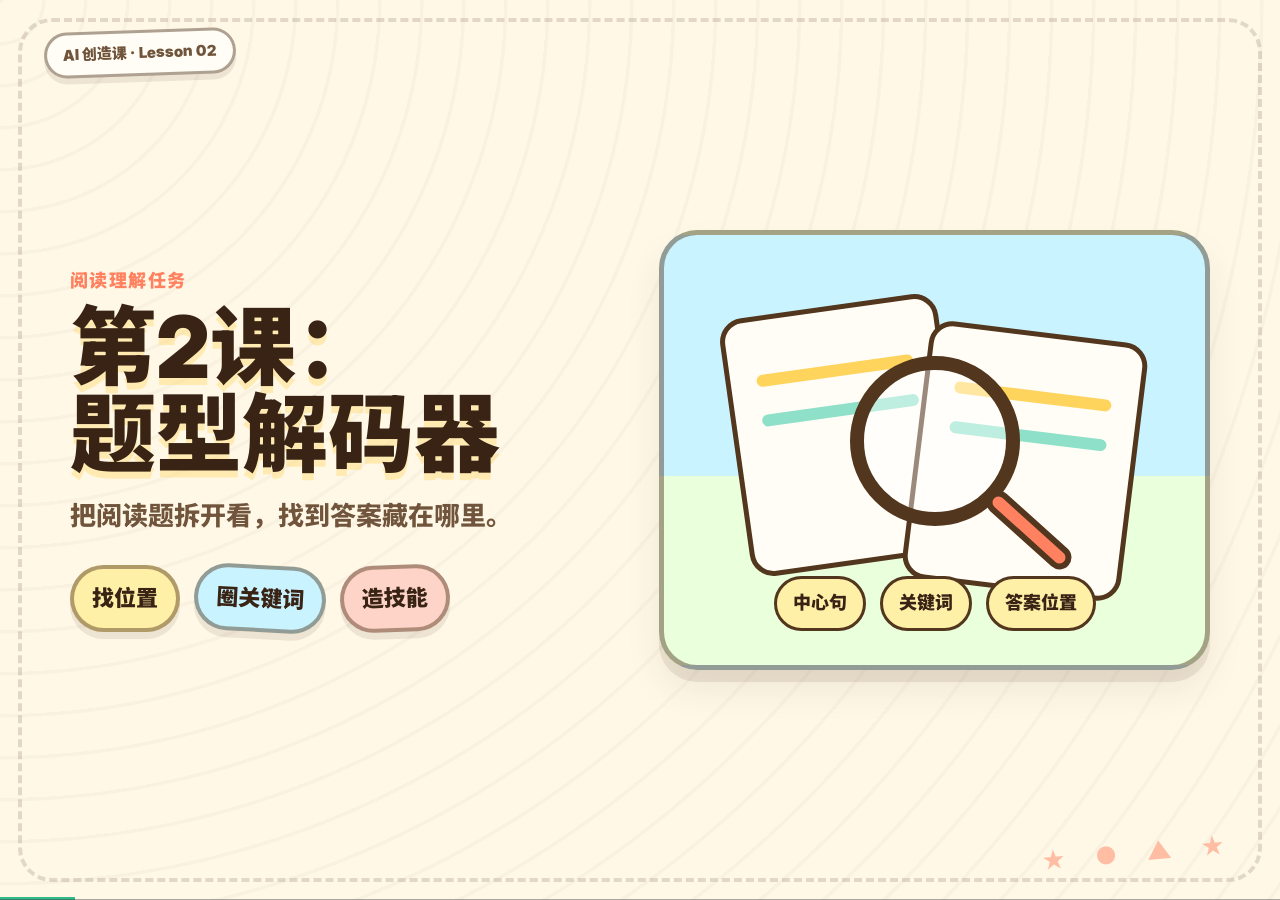
==== index.html @ a71ae9e9 "Deploy AI reading lesson deck" ====
<!DOCTYPE html>
<html lang="zh-CN">
<head>
<meta charset="utf-8">
<meta name="viewport" content="width=device-width,initial-scale=1">
<title>第2课：题型解码器</title>
<meta http-equiv="refresh" content="0; url=ai-kids-picturebook-ppt/index.html">
<link rel="canonical" href="ai-kids-picturebook-ppt/index.html">
</head>
<body>
<p><a href="ai-kids-picturebook-ppt/index.html">打开《第2课：题型解码器》</a></p>
<script>
  location.replace('ai-kids-picturebook-ppt/index.html' + location.hash);
</script>
</body>
</html>
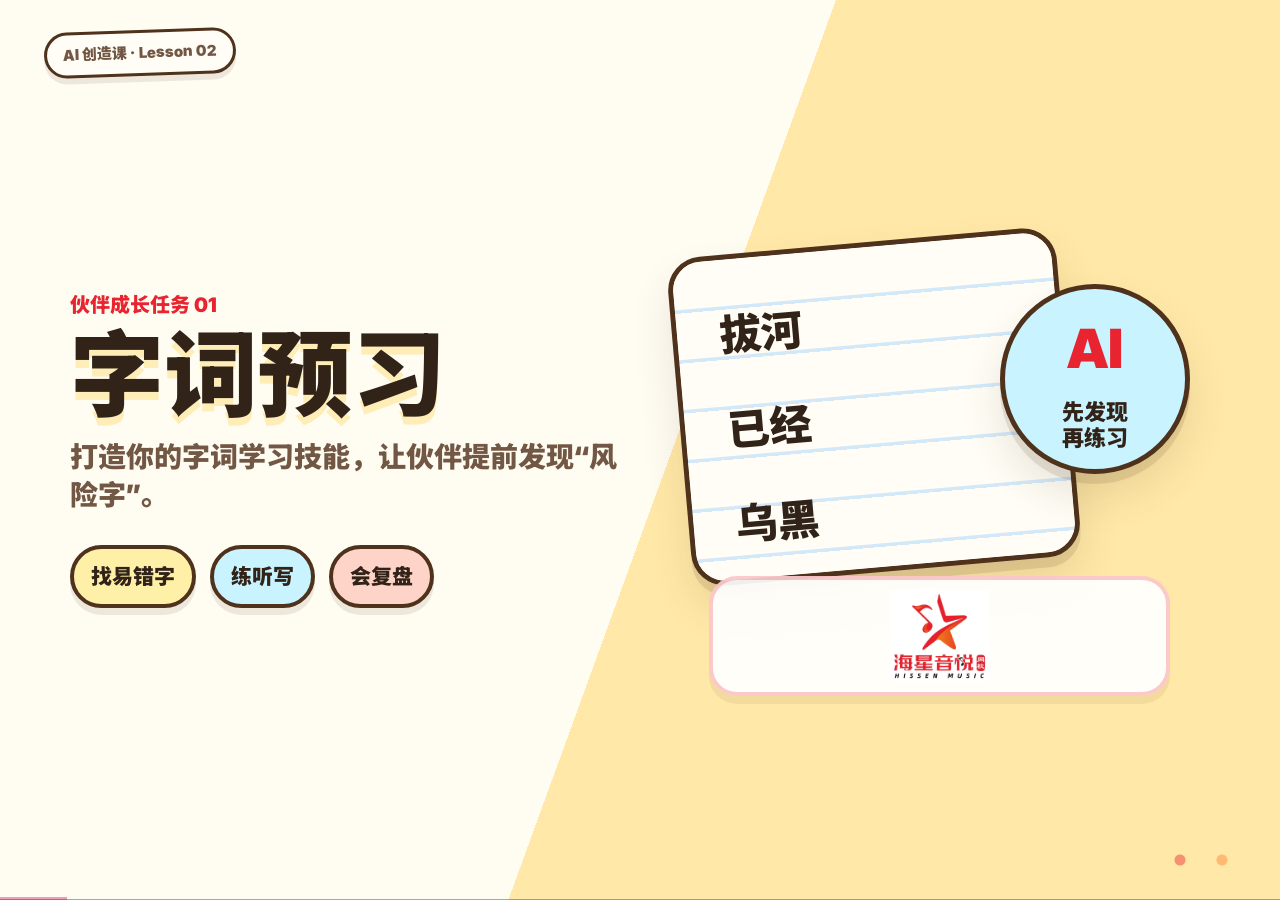
==== commit f2b30cc7: "Rebuild word preview lesson deck" ====
--- a/index.html
+++ b/index.html
@@ -3,12 +3,12 @@
 <head>
 <meta charset="utf-8">
 <meta name="viewport" content="width=device-width,initial-scale=1">
-<title>第2课：题型解码器</title>
+<title>第2课：字词预习</title>
 <meta http-equiv="refresh" content="0; url=ai-kids-picturebook-ppt/index.html">
 <link rel="canonical" href="ai-kids-picturebook-ppt/index.html">
 </head>
 <body>
-<p><a href="ai-kids-picturebook-ppt/index.html">打开《第2课：题型解码器》</a></p>
+<p><a href="ai-kids-picturebook-ppt/index.html">打开《第2课：字词预习》</a></p>
 <script>
   location.replace('ai-kids-picturebook-ppt/index.html' + location.hash);
 </script>
